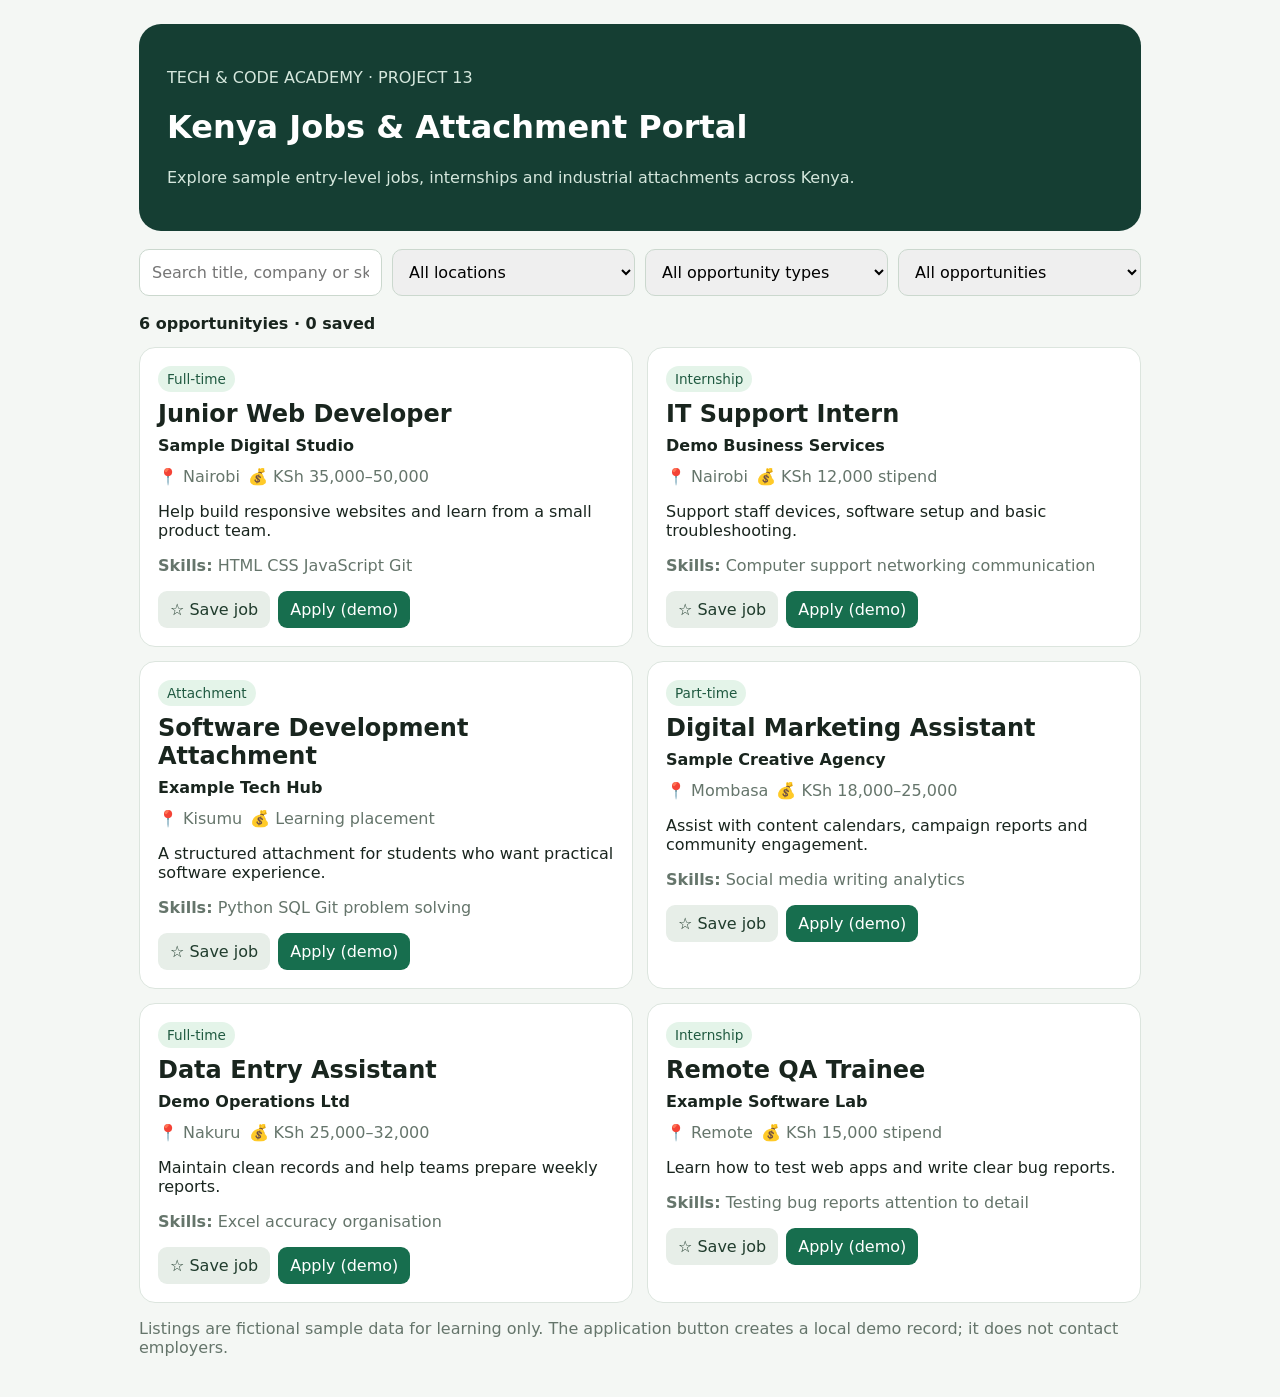
==== 13-kenya-jobs-attachment-portal/index.html @ 5d3b5466 "Add Project 11–13 learning prototype files" ====
<!doctype html>
<html lang="en"><head><meta charset="utf-8"><meta name="viewport" content="width=device-width,initial-scale=1"><title>Kenya Jobs & Attachment Portal</title><style>
:root{font-family:system-ui,sans-serif;color:#19251e;background:#f4f7f4}*{box-sizing:border-box}body{margin:0}.wrap{max-width:1050px;margin:auto;padding:24px}.hero{background:#153e33;color:white;padding:28px;border-radius:22px}.hero p{color:#d5e7dd}.filters{display:flex;gap:10px;flex-wrap:wrap;margin:18px 0}.filters input,.filters select{flex:1;min-width:150px;padding:12px;border:1px solid #cbd8ce;border-radius:10px;font:inherit}.jobs{display:grid;grid-template-columns:repeat(2,1fr);gap:14px}.job{background:white;border:1px solid #dce5de;border-radius:16px;padding:18px}.job h2{margin:8px 0}.muted{color:#65756b}.tag{display:inline-block;background:#e4f4e9;color:#205a41;border-radius:20px;padding:5px 9px;font-size:.85rem}.meta{display:flex;gap:8px;flex-wrap:wrap;margin:12px 0}.actions{display:flex;gap:8px;flex-wrap:wrap}.actions button{font:inherit;padding:9px 12px;border:0;border-radius:9px;background:#176e4e;color:white;cursor:pointer}.actions .secondary{background:#e7eee8;color:#203c2d}.count{font-weight:700;margin:14px 0}.empty{background:white;padding:20px;border-radius:12px}@media(max-width:650px){.wrap{padding:14px}.jobs{grid-template-columns:1fr}}
</style></head><body><main class="wrap"><header class="hero"><p>TECH & CODE ACADEMY · PROJECT 13</p><h1>Kenya Jobs & Attachment Portal</h1><p>Explore sample entry-level jobs, internships and industrial attachments across Kenya.</p></header><section class="filters"><input id="search" placeholder="Search title, company or skills"><select id="location"><option value="">All locations</option><option>Nairobi</option><option>Mombasa</option><option>Kisumu</option><option>Nakuru</option><option>Remote</option></select><select id="type"><option value="">All opportunity types</option><option>Full-time</option><option>Internship</option><option>Attachment</option><option>Part-time</option></select><select id="saved-filter"><option value="all">All opportunities</option><option value="saved">Saved only</option></select></section><p class="count" id="count"></p><section class="jobs" id="jobs"></section><p class="muted">Listings are fictional sample data for learning only. The application button creates a local demo record; it does not contact employers.</p></main><script>
const listings=[{id:1,title:"Junior Web Developer",company:"Sample Digital Studio",location:"Nairobi",type:"Full-time",pay:"KSh 35,000–50,000",skills:"HTML CSS JavaScript Git",desc:"Help build responsive websites and learn from a small product team."},{id:2,title:"IT Support Intern",company:"Demo Business Services",location:"Nairobi",type:"Internship",pay:"KSh 12,000 stipend",skills:"Computer support networking communication",desc:"Support staff devices, software setup and basic troubleshooting."},{id:3,title:"Software Development Attachment",company:"Example Tech Hub",location:"Kisumu",type:"Attachment",pay:"Learning placement",skills:"Python SQL Git problem solving",desc:"A structured attachment for students who want practical software experience."},{id:4,title:"Digital Marketing Assistant",company:"Sample Creative Agency",location:"Mombasa",type:"Part-time",pay:"KSh 18,000–25,000",skills:"Social media writing analytics",desc:"Assist with content calendars, campaign reports and community engagement."},{id:5,title:"Data Entry Assistant",company:"Demo Operations Ltd",location:"Nakuru",type:"Full-time",pay:"KSh 25,000–32,000",skills:"Excel accuracy organisation",desc:"Maintain clean records and help teams prepare weekly reports."},{id:6,title:"Remote QA Trainee",company:"Example Software Lab",location:"Remote",type:"Internship",pay:"KSh 15,000 stipend",skills:"Testing bug reports attention to detail",desc:"Learn how to test web apps and write clear bug reports."}];const $=s=>document.querySelector(s);const savedKey="tca-jobs-saved-v1",appliedKey="tca-jobs-applied-v1";let saved=JSON.parse(localStorage.getItem(savedKey)||"[]"),applied=JSON.parse(localStorage.getItem(appliedKey)||"[]");function esc(s){return String(s).replace(/[&<>"']/g,c=>({"&":"&amp;","<":"&lt;",">":"&gt;",'"':"&quot;","'":"&#39;"}[c]))}function render(){const q=$("#search").value.toLowerCase().trim(),loc=$("#location").value,type=$("#type").value,only=$("#saved-filter").value==="saved";const found=listings.filter(j=>(!q||(j.title+" "+j.company+" "+j.skills+" "+j.desc).toLowerCase().includes(q))&&(!loc||j.location===loc)&&(!type||j.type===type)&&(!only||saved.includes(j.id)));$("#count").textContent=found.length+" opportunity"+(found.length===1?"":"ies")+" · "+saved.length+" saved";$("#jobs").innerHTML=found.map(j=>'<article class="job"><span class="tag">'+esc(j.type)+'</span><h2>'+esc(j.title)+'</h2><strong>'+esc(j.company)+'</strong><div class="meta"><span class="muted">📍 '+esc(j.location)+'</span><span class="muted">💰 '+esc(j.pay)+'</span></div><p>'+esc(j.desc)+'</p><p class="muted"><strong>Skills:</strong> '+esc(j.skills)+'</p><div class="actions"><button data-save="'+j.id+'" class="secondary">'+(saved.includes(j.id)?"★ Saved":"☆ Save job")+'</button><button data-apply="'+j.id+'">'+(applied.includes(j.id)?"Applied (demo)":"Apply (demo)")+'</button></div></article>').join("")||'<p class="empty">No matching opportunities. Try changing your filters.</p>'}["search","location","type","saved-filter"].forEach(id=>$("#"+id).addEventListener("input",render));$("#jobs").addEventListener("click",e=>{const sid=e.target.dataset.save,aid=e.target.dataset.apply;if(sid){const id=Number(sid);saved=saved.includes(id)?saved.filter(x=>x!==id):[...saved,id];localStorage.setItem(savedKey,JSON.stringify(saved));render()}if(aid){const id=Number(aid);if(!applied.includes(id))applied.push(id);localStorage.setItem(appliedKey,JSON.stringify(applied));alert("Demo application recorded in this browser. No employer was contacted.");render()}});render();
</script></body></html>
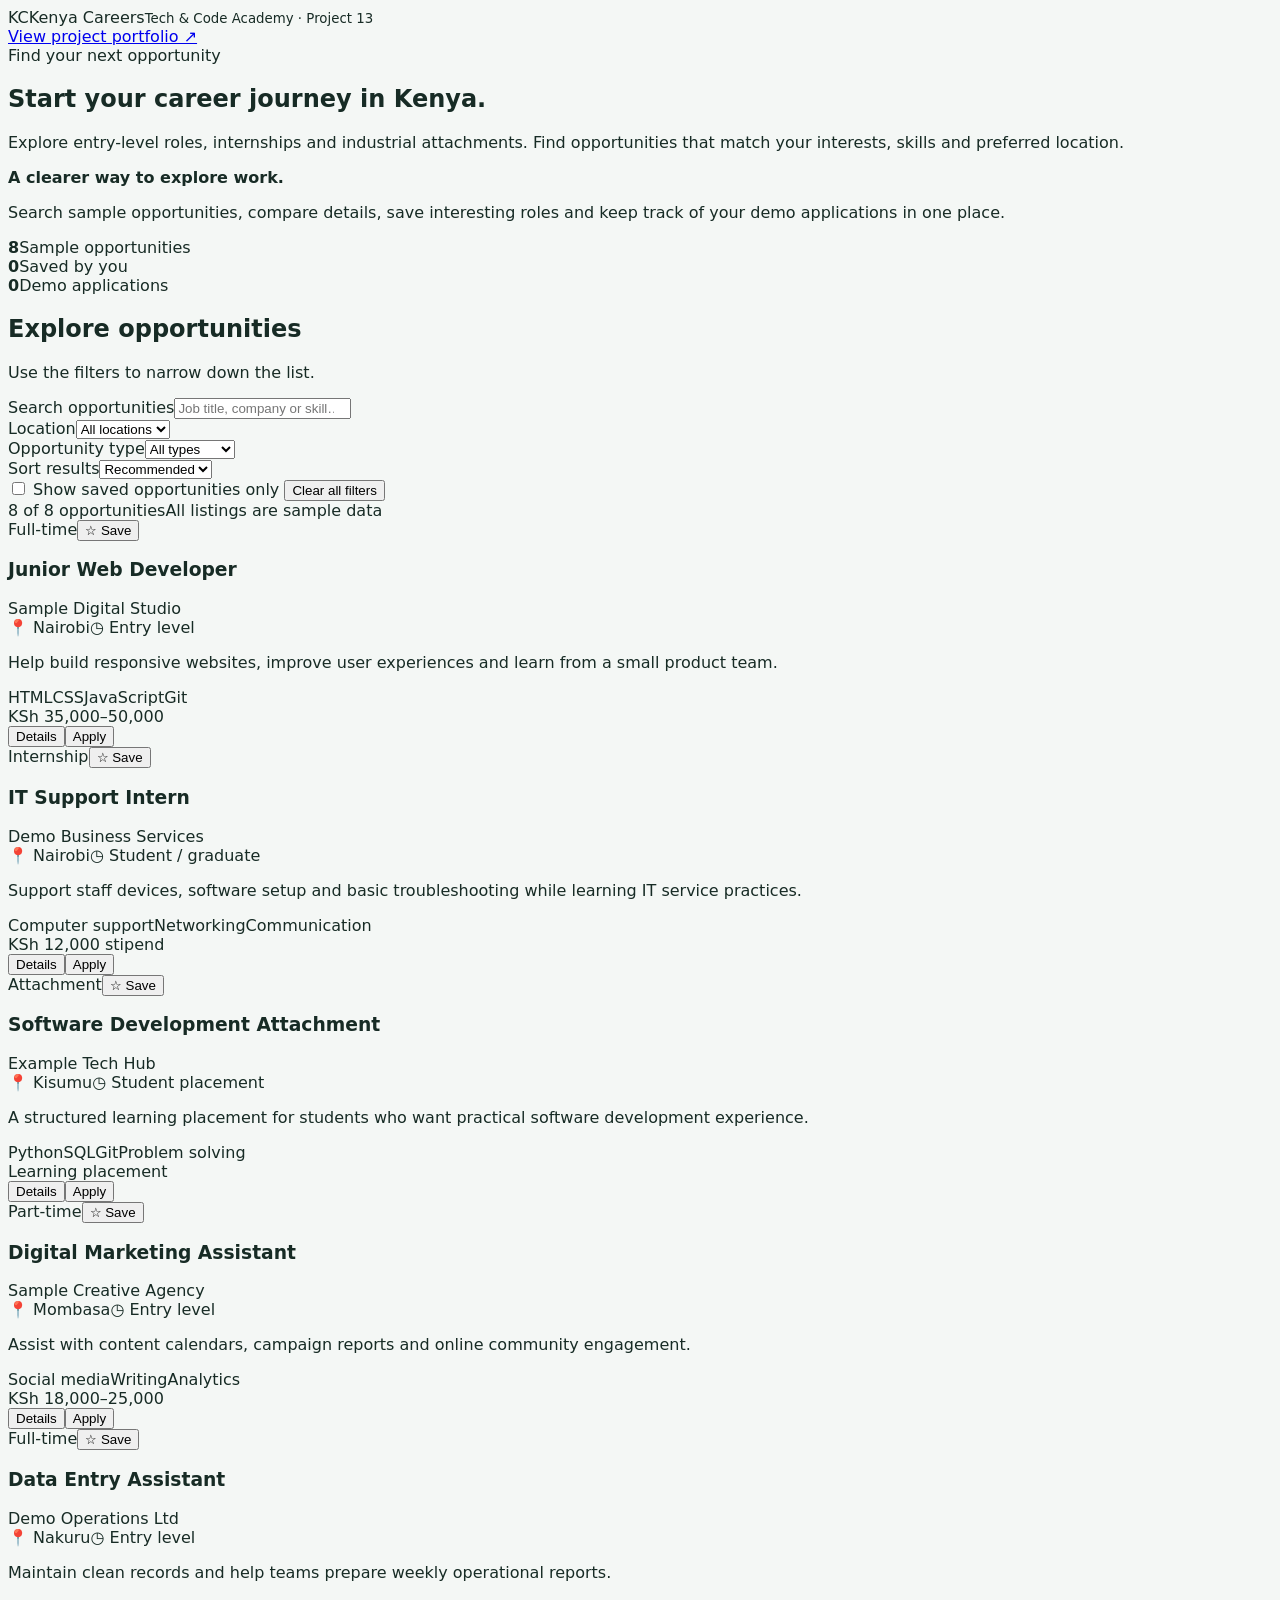
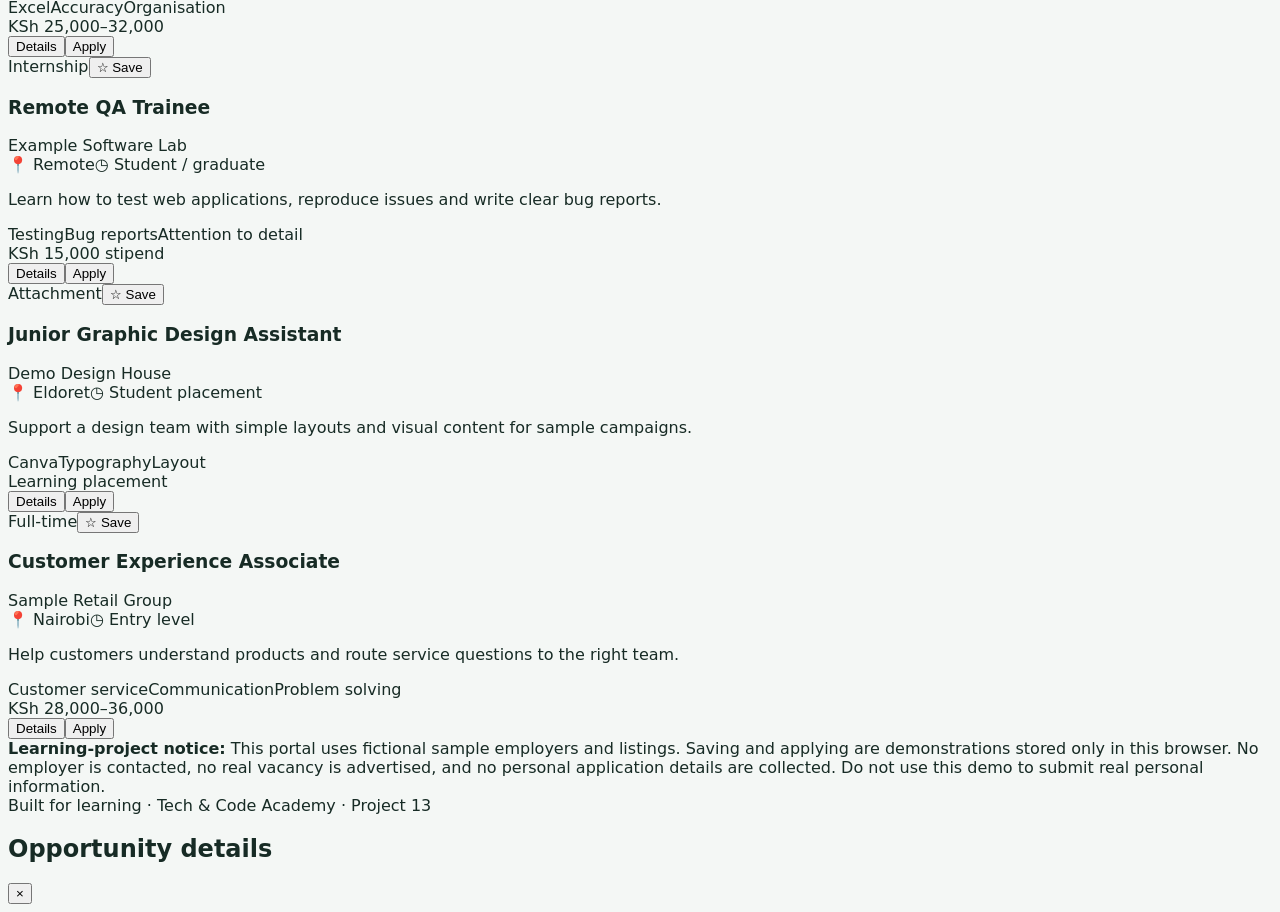
==== commit 1ce0e27e: "Improve Project 13 jobs portal design and functionality" ====
--- a/13-kenya-jobs-attachment-portal/index.html
+++ b/13-kenya-jobs-attachment-portal/index.html
@@ -1,6 +1,153 @@
 <!doctype html>
-<html lang="en"><head><meta charset="utf-8"><meta name="viewport" content="width=device-width,initial-scale=1"><title>Kenya Jobs & Attachment Portal</title><style>
-:root{font-family:system-ui,sans-serif;color:#19251e;background:#f4f7f4}*{box-sizing:border-box}body{margin:0}.wrap{max-width:1050px;margin:auto;padding:24px}.hero{background:#153e33;color:white;padding:28px;border-radius:22px}.hero p{color:#d5e7dd}.filters{display:flex;gap:10px;flex-wrap:wrap;margin:18px 0}.filters input,.filters select{flex:1;min-width:150px;padding:12px;border:1px solid #cbd8ce;border-radius:10px;font:inherit}.jobs{display:grid;grid-template-columns:repeat(2,1fr);gap:14px}.job{background:white;border:1px solid #dce5de;border-radius:16px;padding:18px}.job h2{margin:8px 0}.muted{color:#65756b}.tag{display:inline-block;background:#e4f4e9;color:#205a41;border-radius:20px;padding:5px 9px;font-size:.85rem}.meta{display:flex;gap:8px;flex-wrap:wrap;margin:12px 0}.actions{display:flex;gap:8px;flex-wrap:wrap}.actions button{font:inherit;padding:9px 12px;border:0;border-radius:9px;background:#176e4e;color:white;cursor:pointer}.actions .secondary{background:#e7eee8;color:#203c2d}.count{font-weight:700;margin:14px 0}.empty{background:white;padding:20px;border-radius:12px}@media(max-width:650px){.wrap{padding:14px}.jobs{grid-template-columns:1fr}}
-</style></head><body><main class="wrap"><header class="hero"><p>TECH & CODE ACADEMY · PROJECT 13</p><h1>Kenya Jobs & Attachment Portal</h1><p>Explore sample entry-level jobs, internships and industrial attachments across Kenya.</p></header><section class="filters"><input id="search" placeholder="Search title, company or skills"><select id="location"><option value="">All locations</option><option>Nairobi</option><option>Mombasa</option><option>Kisumu</option><option>Nakuru</option><option>Remote</option></select><select id="type"><option value="">All opportunity types</option><option>Full-time</option><option>Internship</option><option>Attachment</option><option>Part-time</option></select><select id="saved-filter"><option value="all">All opportunities</option><option value="saved">Saved only</option></select></section><p class="count" id="count"></p><section class="jobs" id="jobs"></section><p class="muted">Listings are fictional sample data for learning only. The application button creates a local demo record; it does not contact employers.</p></main><script>
-const listings=[{id:1,title:"Junior Web Developer",company:"Sample Digital Studio",location:"Nairobi",type:"Full-time",pay:"KSh 35,000–50,000",skills:"HTML CSS JavaScript Git",desc:"Help build responsive websites and learn from a small product team."},{id:2,title:"IT Support Intern",company:"Demo Business Services",location:"Nairobi",type:"Internship",pay:"KSh 12,000 stipend",skills:"Computer support networking communication",desc:"Support staff devices, software setup and basic troubleshooting."},{id:3,title:"Software Development Attachment",company:"Example Tech Hub",location:"Kisumu",type:"Attachment",pay:"Learning placement",skills:"Python SQL Git problem solving",desc:"A structured attachment for students who want practical software experience."},{id:4,title:"Digital Marketing Assistant",company:"Sample Creative Agency",location:"Mombasa",type:"Part-time",pay:"KSh 18,000–25,000",skills:"Social media writing analytics",desc:"Assist with content calendars, campaign reports and community engagement."},{id:5,title:"Data Entry Assistant",company:"Demo Operations Ltd",location:"Nakuru",type:"Full-time",pay:"KSh 25,000–32,000",skills:"Excel accuracy organisation",desc:"Maintain clean records and help teams prepare weekly reports."},{id:6,title:"Remote QA Trainee",company:"Example Software Lab",location:"Remote",type:"Internship",pay:"KSh 15,000 stipend",skills:"Testing bug reports attention to detail",desc:"Learn how to test web apps and write clear bug reports."}];const $=s=>document.querySelector(s);const savedKey="tca-jobs-saved-v1",appliedKey="tca-jobs-applied-v1";let saved=JSON.parse(localStorage.getItem(savedKey)||"[]"),applied=JSON.parse(localStorage.getItem(appliedKey)||"[]");function esc(s){return String(s).replace(/[&<>"']/g,c=>({"&":"&amp;","<":"&lt;",">":"&gt;",'"':"&quot;","'":"&#39;"}[c]))}function render(){const q=$("#search").value.toLowerCase().trim(),loc=$("#location").value,type=$("#type").value,only=$("#saved-filter").value==="saved";const found=listings.filter(j=>(!q||(j.title+" "+j.company+" "+j.skills+" "+j.desc).toLowerCase().includes(q))&&(!loc||j.location===loc)&&(!type||j.type===type)&&(!only||saved.includes(j.id)));$("#count").textContent=found.length+" opportunity"+(found.length===1?"":"ies")+" · "+saved.length+" saved";$("#jobs").innerHTML=found.map(j=>'<article class="job"><span class="tag">'+esc(j.type)+'</span><h2>'+esc(j.title)+'</h2><strong>'+esc(j.company)+'</strong><div class="meta"><span class="muted">📍 '+esc(j.location)+'</span><span class="muted">💰 '+esc(j.pay)+'</span></div><p>'+esc(j.desc)+'</p><p class="muted"><strong>Skills:</strong> '+esc(j.skills)+'</p><div class="actions"><button data-save="'+j.id+'" class="secondary">'+(saved.includes(j.id)?"★ Saved":"☆ Save job")+'</button><button data-apply="'+j.id+'">'+(applied.includes(j.id)?"Applied (demo)":"Apply (demo)")+'</button></div></article>').join("")||'<p class="empty">No matching opportunities. Try changing your filters.</p>'}["search","location","type","saved-filter"].forEach(id=>$("#"+id).addEventListener("input",render));$("#jobs").addEventListener("click",e=>{const sid=e.target.dataset.save,aid=e.target.dataset.apply;if(sid){const id=Number(sid);saved=saved.includes(id)?saved.filter(x=>x!==id):[...saved,id];localStorage.setItem(savedKey,JSON.stringify(saved));render()}if(aid){const id=Number(aid);if(!applied.includes(id))applied.push(id);localStorage.setItem(appliedKey,JSON.stringify(applied));alert("Demo application recorded in this browser. No employer was contacted.");render()}});render();
-</script></body></html>+<html lang="en">
+<head>
+  <meta charset="utf-8">
+  <meta name="viewport" content="width=device-width, initial-scale=1">
+  <meta name="theme-color" content="#123c32">
+  <meta name="description" content="Explore fictional sample jobs, internships and industrial attachments across Kenya.">
+  <title>Kenya Careers | Jobs & Attachment Portal</title>
+  <style>
+    :root{font-family:Inter,ui-sans-serif,system-ui,-apple-system,BlinkMacSystemFont,"Segoe UI",sans-serif;color:#172b25;background:#f4f7f5;font-synthesis:none;text-rendering:optimizeLegibility;--green:#176b4b;--deep:#123c32;--muted:#687970;--line:#dce6df;--white:#fff;--soft:#e9f4ed;--shadow:0 14px 40px rgba(19,54,40,.08}
+    *{box-sizing:border-box}body{margin:0;min-width:320px}button,input,select{font:inherit}button{cursor:pointer}.site-header{background:var(--deep);color:#fff}.topbar{max-width:1160px;margin:auto;padding:18px 24px;display:flex;align-items:center;justify-content:space-between;gap:16px}.brand{display:flex;align-items:center;gap:11px;font-weight:800;letter-spacing:-.03em}.brand-mark{width:38px;height:38px;border-radius:12px;background:#d6f2df;color:var(--deep);display:grid;place-items:center;font-weight:900}.brand small{display:block;color:#b8d4c5;font-size:.7rem;letter-spacing:.12em;text-transform:uppercase}.top-link{color:#e0f2e7;text-decoration:none;font-size:.9rem}.hero{max-width:1160px;margin:auto;padding:54px 24px 66px;display:grid;grid-template-columns:1.3fr .7fr;gap:32px;align-items:center}.eyebrow{color:#b6e5c7;text-transform:uppercase;letter-spacing:.14em;font-size:.75rem;font-weight:800}.hero h1{font-size:clamp(2.25rem,5vw,4.1rem);line-height:1.04;letter-spacing:-.055em;margin:12px 0 16px;max-width:720px}.hero p{color:#d4e6dc;line-height:1.7;max-width:650px;margin:0}.hero-note{background:rgba(255,255,255,.09);border:1px solid rgba(255,255,255,.16);border-radius:20px;padding:22px}.hero-note strong{display:block;font-size:1.08rem;margin-bottom:7px}.hero-note p{font-size:.9rem}.wrap{max-width:1160px;margin:auto;padding:0 24px 52px}.stats{display:grid;grid-template-columns:repeat(3,1fr);gap:14px;margin-top:-26px;position:relative}.stat{background:#fff;border:1px solid var(--line);border-radius:16px;padding:17px 20px;box-shadow:var(--shadow)}.stat strong{display:block;font-size:1.55rem;letter-spacing:-.04em}.stat span{font-size:.83rem;color:var(--muted)}.section-head{display:flex;justify-content:space-between;align-items:end;gap:18px;margin:34px 0 16px}.section-head h2{margin:0;font-size:1.5rem;letter-spacing:-.04em}.section-head p{margin:5px 0 0;color:var(--muted);font-size:.9rem}.filter-panel{background:#fff;border:1px solid var(--line);border-radius:18px;padding:18px;margin:18px 0 14px}.filter-grid{display:grid;grid-template-columns:2fr 1fr 1fr 1fr;gap:11px}.field label{display:block;font-size:.76rem;font-weight:750;color:#53665b;margin:0 0 7px}.field input,.field select{width:100%;min-height:45px;border:1px solid #cfdbd2;border-radius:10px;padding:10px 12px;background:#fff;color:#1b3026;outline:none}.field input:focus,.field select:focus,button:focus-visible{outline:3px solid #a8dfbb;outline-offset:2px}.filter-bottom{display:flex;justify-content:space-between;align-items:center;gap:12px;margin-top:13px;flex-wrap:wrap}.check-label{display:flex;align-items:center;gap:8px;font-size:.88rem;color:#40564a}.check-label input{accent-color:var(--green);width:17px;height:17px}.text-button{border:0;background:transparent;color:var(--green);font-weight:750;padding:8px}.result-line{display:flex;justify-content:space-between;align-items:center;gap:12px;color:var(--muted);font-size:.88rem;margin:16px 2px}.jobs{display:grid;grid-template-columns:repeat(2,minmax(0,1fr));gap:15px}.job{background:#fff;border:1px solid var(--line);border-radius:17px;padding:19px;display:flex;flex-direction:column;min-width:0;transition:transform .18s,border-color .18s,box-shadow .18s}.job:hover{transform:translateY(-2px);border-color:#b8d3c1;box-shadow:var(--shadow)}.job-top{display:flex;justify-content:space-between;align-items:center;gap:10px}.pill{display:inline-flex;align-items:center;border-radius:999px;padding:5px 10px;font-size:.74rem;font-weight:800;background:var(--soft);color:#205c3f}.pill.internship{background:#edf0ff;color:#414f9c}.pill.attachment{background:#fff2df;color:#875514}.pill.part-time{background:#f4eaff;color:#70409a}.save-button{border:1px solid var(--line);background:#fff;border-radius:9px;padding:7px 10px;color:#52675b;font-size:.82rem}.save-button[aria-pressed=true]{background:#fff7df;border-color:#ecd28a;color:#785b13}.job h3{font-size:1.18rem;letter-spacing:-.025em;margin:15px 0 5px}.company{font-weight:700;color:#3e5548;font-size:.91rem}.job-desc{color:var(--muted);line-height:1.55;font-size:.88rem;margin:13px 0}.meta{display:flex;gap:8px 14px;flex-wrap:wrap;color:#617268;font-size:.82rem;margin:4px 0 13px}.skills{display:flex;gap:6px;flex-wrap:wrap;margin:0 0 17px}.skill{background:#f0f4f1;border-radius:7px;padding:5px 8px;font-size:.73rem;color:#53665a}.job-footer{display:flex;align-items:center;justify-content:space-between;gap:9px;margin-top:auto;padding-top:13px;border-top:1px solid #edf1ee}.pay{font-weight:800;font-size:.84rem}.actions{display:flex;gap:7px}.btn{border:0;border-radius:9px;padding:9px 12px;font-weight:750;font-size:.82rem}.btn-primary{background:var(--green);color:#fff}.btn-primary:hover{background:#10583c}.btn-secondary{background:#edf3ef;color:#294536}.btn:disabled{opacity:.55;cursor:not-allowed}.empty{grid-column:1/-1;background:#fff;border:1px dashed #c9d8ce;border-radius:16px;text-align:center;padding:38px 18px;color:var(--muted)}.empty strong{display:block;color:#294536;font-size:1.05rem;margin-bottom:5px}.notice{margin:25px 0 0;padding:16px 18px;border-radius:13px;background:#fff8e8;border:1px solid #f0dfb5;color:#735a27;font-size:.84rem;line-height:1.55}.footer{border-top:1px solid var(--line);padding:22px 24px;color:var(--muted);font-size:.82rem;text-align:center}.modal-backdrop{position:fixed;inset:0;background:rgba(10,27,19,.58);display:none;align-items:center;justify-content:center;padding:18px;z-index:20}.modal-backdrop.open{display:flex}.modal{width:min(100%,520px);max-height:min(85vh,700px);overflow:auto;background:#fff;border-radius:19px;padding:23px;box-shadow:0 24px 80px rgba(0,0,0,.25)}.modal-head{display:flex;justify-content:space-between;align-items:start;gap:14px}.modal h2{margin:0 0 7px;font-size:1.35rem}.modal-close{border:0;background:#eef3ef;border-radius:9px;width:35px;height:35px;font-size:1.2rem}.modal-body{color:#52665a;line-height:1.65;font-size:.92rem}.modal-actions{display:flex;justify-content:flex-end;gap:8px;margin-top:18px}.toast{position:fixed;left:50%;bottom:22px;transform:translate(-50%,20px);opacity:0;pointer-events:none;background:#173f31;color:#fff;padding:12px 17px;border-radius:11px;box-shadow:var(--shadow);transition:.2s;z-index:30;font-size:.88rem;max-width:calc(100% - 30px);text-align:center}.toast.show{opacity:1;transform:translate(-50%,0)}.sr-only{position:absolute;width:1px;height:1px;padding:0;margin:-1px;overflow:hidden;clip:rect(0,0,0,0);white-space:nowrap;border:0}
+    @media(max-width:820px){.hero{grid-template-columns:1fr;padding-top:40px;padding-bottom:54px}.hero-note{max-width:560px}.filter-grid{grid-template-columns:repeat(2,minmax(0,1fr))}}
+    @media(max-width:600px){.topbar{padding:14px 16px}.top-link{font-size:.8rem}.hero{padding:34px 17px 52px}.wrap{padding:0 15px 38px}.stats{gap:8px}.stat{padding:13px 11px;border-radius:13px}.stat strong{font-size:1.2rem}.stat span{font-size:.72rem}.section-head{align-items:start;flex-direction:column;margin-top:28px}.filter-panel{padding:13px}.filter-grid{grid-template-columns:1fr;gap:10px}.jobs{grid-template-columns:1fr}.job{padding:16px}.result-line{align-items:start;flex-direction:column}.job-footer{align-items:start;flex-direction:column}.actions{width:100%}.actions .btn{flex:1}.hero h1{font-size:2.45rem}}
+    @media(prefers-reduced-motion:reduce){*,*::before,*::after{scroll-behavior:auto!important;transition:none!important}}
+  </style>
+</head>
+<body>
+  <header class="site-header">
+    <nav class="topbar" aria-label="Main navigation">
+      <div class="brand"><span class="brand-mark" aria-hidden="true">KC</span><span>Kenya Careers<small>Tech & Code Academy · Project 13</small></span></div>
+      <a class="top-link" href="../../README.md">View project portfolio ↗</a>
+    </nav>
+    <section class="hero">
+      <div><span class="eyebrow">Find your next opportunity</span><h1>Start your career journey in Kenya.</h1><p>Explore entry-level roles, internships and industrial attachments. Find opportunities that match your interests, skills and preferred location.</p></div>
+      <aside class="hero-note"><strong>A clearer way to explore work.</strong><p>Search sample opportunities, compare details, save interesting roles and keep track of your demo applications in one place.</p></aside>
+    </section>
+  </header>
+  <main class="wrap">
+    <section class="stats" aria-label="Portal summary">
+      <div class="stat"><strong id="total-count">0</strong><span>Sample opportunities</span></div>
+      <div class="stat"><strong id="saved-count">0</strong><span>Saved by you</span></div>
+      <div class="stat"><strong id="applied-count">0</strong><span>Demo applications</span></div>
+    </section>
+    <section aria-labelledby="opportunities-title">
+      <div class="section-head"><div><h2 id="opportunities-title">Explore opportunities</h2><p>Use the filters to narrow down the list.</p></div></div>
+      <div class="filter-panel">
+        <div class="filter-grid">
+          <div class="field"><label for="search">Search opportunities</label><input id="search" type="search" placeholder="Job title, company or skill…" autocomplete="off"></div>
+          <div class="field"><label for="location">Location</label><select id="location"><option value="">All locations</option><option>Nairobi</option><option>Mombasa</option><option>Kisumu</option><option>Nakuru</option><option>Eldoret</option><option>Remote</option></select></div>
+          <div class="field"><label for="type">Opportunity type</label><select id="type"><option value="">All types</option><option>Full-time</option><option>Internship</option><option>Attachment</option><option>Part-time</option></select></div>
+          <div class="field"><label for="sort">Sort results</label><select id="sort"><option value="featured">Recommended</option><option value="title">Title A–Z</option><option value="company">Company A–Z</option></select></div>
+        </div>
+        <div class="filter-bottom">
+          <label class="check-label"><input id="saved-filter" type="checkbox"> Show saved opportunities only</label>
+          <button class="text-button" id="clear-filters" type="button">Clear all filters</button>
+        </div>
+      </div>
+      <div class="result-line"><span id="count" aria-live="polite">Loading opportunities…</span><span>All listings are sample data</span></div>
+      <section class="jobs" id="jobs" aria-live="polite" aria-label="Job opportunities"></section>
+    </section>
+    <aside class="notice"><strong>Learning-project notice:</strong> This portal uses fictional sample employers and listings. Saving and applying are demonstrations stored only in this browser. No employer is contacted, no real vacancy is advertised, and no personal application details are collected. Do not use this demo to submit real personal information.</aside>
+  </main>
+  <footer class="footer">Built for learning · Tech & Code Academy · Project 13</footer>
+  <div class="modal-backdrop" id="modal-backdrop" role="presentation">
+    <section class="modal" role="dialog" aria-modal="true" aria-labelledby="modal-title" aria-describedby="modal-body">
+      <div class="modal-head"><div><h2 id="modal-title">Opportunity details</h2><div id="modal-subtitle" class="company"></div></div><button class="modal-close" id="modal-close" type="button" aria-label="Close dialog">×</button></div>
+      <div class="modal-body" id="modal-body"></div>
+      <div class="modal-actions" id="modal-actions"></div>
+    </section>
+  </div>
+  <div class="toast" id="toast" role="status" aria-live="polite"></div>
+  <script>
+    "use strict";
+    const listings = [
+      {id:1,title:"Junior Web Developer",company:"Sample Digital Studio",location:"Nairobi",type:"Full-time",pay:"KSh 35,000–50,000",level:"Entry level",posted:"Recently added",skills:["HTML","CSS","JavaScript","Git"],description:"Help build responsive websites, improve user experiences and learn from a small product team.",responsibilities:["Build and update web pages","Fix simple interface issues","Collaborate with designers and developers"],requirements:["Basic HTML, CSS and JavaScript knowledge","Willingness to learn and work in a team"]},
+      {id:2,title:"IT Support Intern",company:"Demo Business Services",location:"Nairobi",type:"Internship",pay:"KSh 12,000 stipend",level:"Student / graduate",posted:"Recently added",skills:["Computer support","Networking","Communication"],description:"Support staff devices, software setup and basic troubleshooting while learning IT service practices.",responsibilities:["Help prepare computers and accounts","Record and escalate support requests","Assist with basic network checks"],requirements:["Interest in IT support","Good communication and problem-solving skills"]},
+      {id:3,title:"Software Development Attachment",company:"Example Tech Hub",location:"Kisumu",type:"Attachment",pay:"Learning placement",level:"Student placement",posted:"Recently added",skills:["Python","SQL","Git","Problem solving"],description:"A structured learning placement for students who want practical software development experience.",responsibilities:["Work on guided coding exercises","Document progress and challenges","Participate in team learning sessions"],requirements:["Currently pursuing a relevant course","A letter from your institution may be required by a real host"]},
+      {id:4,title:"Digital Marketing Assistant",company:"Sample Creative Agency",location:"Mombasa",type:"Part-time",pay:"KSh 18,000–25,000",level:"Entry level",posted:"Recently added",skills:["Social media","Writing","Analytics"],description:"Assist with content calendars, campaign reports and online community engagement.",responsibilities:["Prepare draft social posts","Track basic campaign metrics","Organise content schedules"],requirements:["Clear writing skills","Interest in digital platforms and marketing"]},
+      {id:5,title:"Data Entry Assistant",company:"Demo Operations Ltd",location:"Nakuru",type:"Full-time",pay:"KSh 25,000–32,000",level:"Entry level",posted:"Recently added",skills:["Excel","Accuracy","Organisation"],description:"Maintain clean records and help teams prepare weekly operational reports.",responsibilities:["Enter and review sample records","Check information for completeness","Prepare simple spreadsheet summaries"],requirements:["Comfortable using spreadsheets","Strong attention to detail"]},
+      {id:6,title:"Remote QA Trainee",company:"Example Software Lab",location:"Remote",type:"Internship",pay:"KSh 15,000 stipend",level:"Student / graduate",posted:"Recently added",skills:["Testing","Bug reports","Attention to detail"],description:"Learn how to test web applications, reproduce issues and write clear bug reports.",responsibilities:["Follow test scenarios","Record reproducible defects","Retest fixes with guidance"],requirements:["Interest in software quality","Reliable internet access for remote learning"]},
+      {id:7,title:"Junior Graphic Design Assistant",company:"Demo Design House",location:"Eldoret",type:"Attachment",pay:"Learning placement",level:"Student placement",posted:"Recently added",skills:["Canva","Typography","Layout"],description:"Support a design team with simple layouts and visual content for sample campaigns.",responsibilities:["Prepare draft social graphics","Organise design assets","Apply feedback to creative work"],requirements:["Portfolio or class examples are useful","Interest in visual communication"]},
+      {id:8,title:"Customer Experience Associate",company:"Sample Retail Group",location:"Nairobi",type:"Full-time",pay:"KSh 28,000–36,000",level:"Entry level",posted:"Recently added",skills:["Customer service","Communication","Problem solving"],description:"Help customers understand products and route service questions to the right team.",responsibilities:["Respond to basic customer questions","Record service feedback","Work with colleagues to resolve issues"],requirements:["Clear communication","Patient and customer-focused approach"]}
+    ];
+    const $ = selector => document.querySelector(selector);
+    const STORAGE = {saved:"tca-jobs-saved-v2",applied:"tca-jobs-applied-v2"};
+    function readIds(key){try{const value=JSON.parse(localStorage.getItem(key)||"[]");return Array.isArray(value)?value.filter(Number.isInteger):[]}catch{return[]}}
+    let saved = readIds(STORAGE.saved);
+    let applied = readIds(STORAGE.applied);
+    let activeJobId = null;
+    let toastTimer;
+    function escapeHtml(value){return String(value).replace(/[&<>"']/g,char=>({"&":"&amp;","<":"&lt;",">":"&gt;",'"':"&quot;","'":"&#39;"}[char]))}
+    function persist(key,value){try{localStorage.setItem(key,JSON.stringify(value));return true}catch{showToast("Browser storage is unavailable. Your change may not be saved.");return false}}
+    function showToast(message){const toast=$("#toast");toast.textContent=message;toast.classList.add("show");clearTimeout(toastTimer);toastTimer=setTimeout(()=>toast.classList.remove("show"),2600)}
+    function selectedListings(){
+      const query=$("#search").value.trim().toLowerCase(),location=$("#location").value,type=$("#type").value,onlySaved=$("#saved-filter").checked,sort=$("#sort").value;
+      const filtered=listings.filter(job=>{
+        const searchable=[job.title,job.company,job.location,job.type,job.level,job.description,...job.skills].join(" ").toLowerCase();
+        return (!query||searchable.includes(query))&&(!location||job.location===location)&&(!type||job.type===type)&&(!onlySaved||saved.includes(job.id));
+      });
+      if(sort==="title")filtered.sort((a,b)=>a.title.localeCompare(b.title));
+      if(sort==="company")filtered.sort((a,b)=>a.company.localeCompare(b.company));
+      return filtered;
+    }
+    function render(){
+      const found=selectedListings();
+      $("#total-count").textContent=listings.length;
+      $("#saved-count").textContent=saved.length;
+      $("#applied-count").textContent=applied.length;
+      $("#count").textContent=found.length+" of "+listings.length+" opportunities";
+      $("#jobs").innerHTML=found.map(job=>{
+        const isSaved=saved.includes(job.id),hasApplied=applied.includes(job.id);
+        const typeClass=job.type.toLowerCase().replace(/[^a-z]+/g,"-");
+        return '<article class="job"><div class="job-top"><span class="pill '+typeClass+'">'+escapeHtml(job.type)+'</span><button class="save-button" type="button" data-action="save" data-id="'+job.id+'" aria-pressed="'+isSaved+'">'+(isSaved?"★ Saved":"☆ Save")+'</button></div><h3>'+escapeHtml(job.title)+'</h3><div class="company">'+escapeHtml(job.company)+'</div><div class="meta"><span>📍 '+escapeHtml(job.location)+'</span><span>◷ '+escapeHtml(job.level)+'</span></div><p class="job-desc">'+escapeHtml(job.description)+'</p><div class="skills">'+job.skills.map(skill=>'<span class="skill">'+escapeHtml(skill)+'</span>').join("")+'</div><div class="job-footer"><span class="pay">'+escapeHtml(job.pay)+'</span><div class="actions"><button class="btn btn-secondary" type="button" data-action="details" data-id="'+job.id+'">Details</button><button class="btn btn-primary" type="button" data-action="apply" data-id="'+job.id+'" '+(hasApplied?"disabled":"")+'>'+(hasApplied?"Applied":"Apply")+'</button></div></div></article>';
+      }).join("")||'<div class="empty"><strong>No opportunities found</strong>Try another keyword or clear one or more filters.</div>';
+    }
+    function openModal(job,mode){
+      activeJobId=job.id;
+      $("#modal-title").textContent=mode==="apply"?"Demo application":job.title;
+      $("#modal-subtitle").textContent=job.company+" · "+job.location;
+      if(mode==="apply"){
+        $("#modal-body").innerHTML="<p>You are about to record a <strong>demo application</strong> for <strong>"+escapeHtml(job.title)+"</strong>.</p><p>This action only saves the sample opportunity ID and date in this browser. It does not send your CV, contact details or any information to an employer.</p><p>Continue only to test the portfolio feature.</p>";
+        $("#modal-actions").innerHTML='<button class="btn btn-secondary" type="button" data-modal-action="cancel">Cancel</button><button class="btn btn-primary" type="button" data-modal-action="confirm-apply">Record demo application</button>';
+      }else{
+        $("#modal-body").innerHTML="<p>"+escapeHtml(job.description)+"</p><p><strong>Opportunity type:</strong> "+escapeHtml(job.type)+"<br><strong>Location:</strong> "+escapeHtml(job.location)+"<br><strong>Level:</strong> "+escapeHtml(job.level)+"<br><strong>Sample pay:</strong> "+escapeHtml(job.pay)+"</p><p><strong>What you may learn / do</strong></p><ul>"+job.responsibilities.map(item=>"<li>"+escapeHtml(item)+"</li>").join("")+"</ul><p><strong>Sample requirements</strong></p><ul>"+job.requirements.map(item=>"<li>"+escapeHtml(item)+"</li>").join("")+"</ul><p><strong>Skills:</strong> "+job.skills.map(escapeHtml).join(", ")+"</p><p><em>Fictional listing for educational use only.</em></p>";
+        $("#modal-actions").innerHTML='<button class="btn btn-secondary" type="button" data-modal-action="close">Close</button><button class="btn btn-primary" type="button" data-modal-action="apply">Apply (demo)</button>';
+      }
+      $("#modal-backdrop").classList.add("open");
+      $("#modal-close").focus();
+    }
+    function closeModal(){$("#modal-backdrop").classList.remove("open");activeJobId=null}
+    function confirmApplication(){
+      const job=listings.find(item=>item.id===activeJobId);
+      if(!job)return;
+      if(!applied.includes(job.id)){applied.push(job.id);persist(STORAGE.applied,applied)}
+      closeModal();render();showToast("Demo application saved in this browser only.");
+    }
+    ["search","location","type","sort","saved-filter"].forEach(id=>$( "#"+id).addEventListener(id==="search"?"input":"change",render));
+    $("#clear-filters").addEventListener("click",()=>{$("#search").value="";$("#location").value="";$("#type").value="";$("#sort").value="featured";$("#saved-filter").checked=false;render();showToast("Filters cleared.")});
+    $("#jobs").addEventListener("click",event=>{
+      const button=event.target.closest("button[data-action]");
+      if(!button)return;
+      const job=listings.find(item=>item.id===Number(button.dataset.id));
+      if(!job)return;
+      if(button.dataset.action==="save"){
+        saved=saved.includes(job.id)?saved.filter(id=>id!==job.id):[...saved,job.id];
+        persist(STORAGE.saved,saved);render();showToast(saved.includes(job.id)?"Opportunity saved.":"Opportunity removed from saved.");
+      }
+      if(button.dataset.action==="details")openModal(job,"details");
+      if(button.dataset.action==="apply")openModal(job,"apply");
+    });
+    $("#modal-actions").addEventListener("click",event=>{
+      const action=event.target.closest("button")?.dataset.modalAction;
+      if(action==="cancel"||action==="close")closeModal();
+      if(action==="apply"){const job=listings.find(item=>item.id===activeJobId);if(job)openModal(job,"apply")}
+      if(action==="confirm-apply")confirmApplication();
+    });
+    $("#modal-close").addEventListener("click",closeModal);
+    $("#modal-backdrop").addEventListener("click",event=>{if(event.target===$("#modal-backdrop"))closeModal()});
+    document.addEventListener("keydown",event=>{if(event.key==="Escape"&&$("#modal-backdrop").classList.contains("open"))closeModal()});
+    render();
+  </script>
+</body>
+</html>
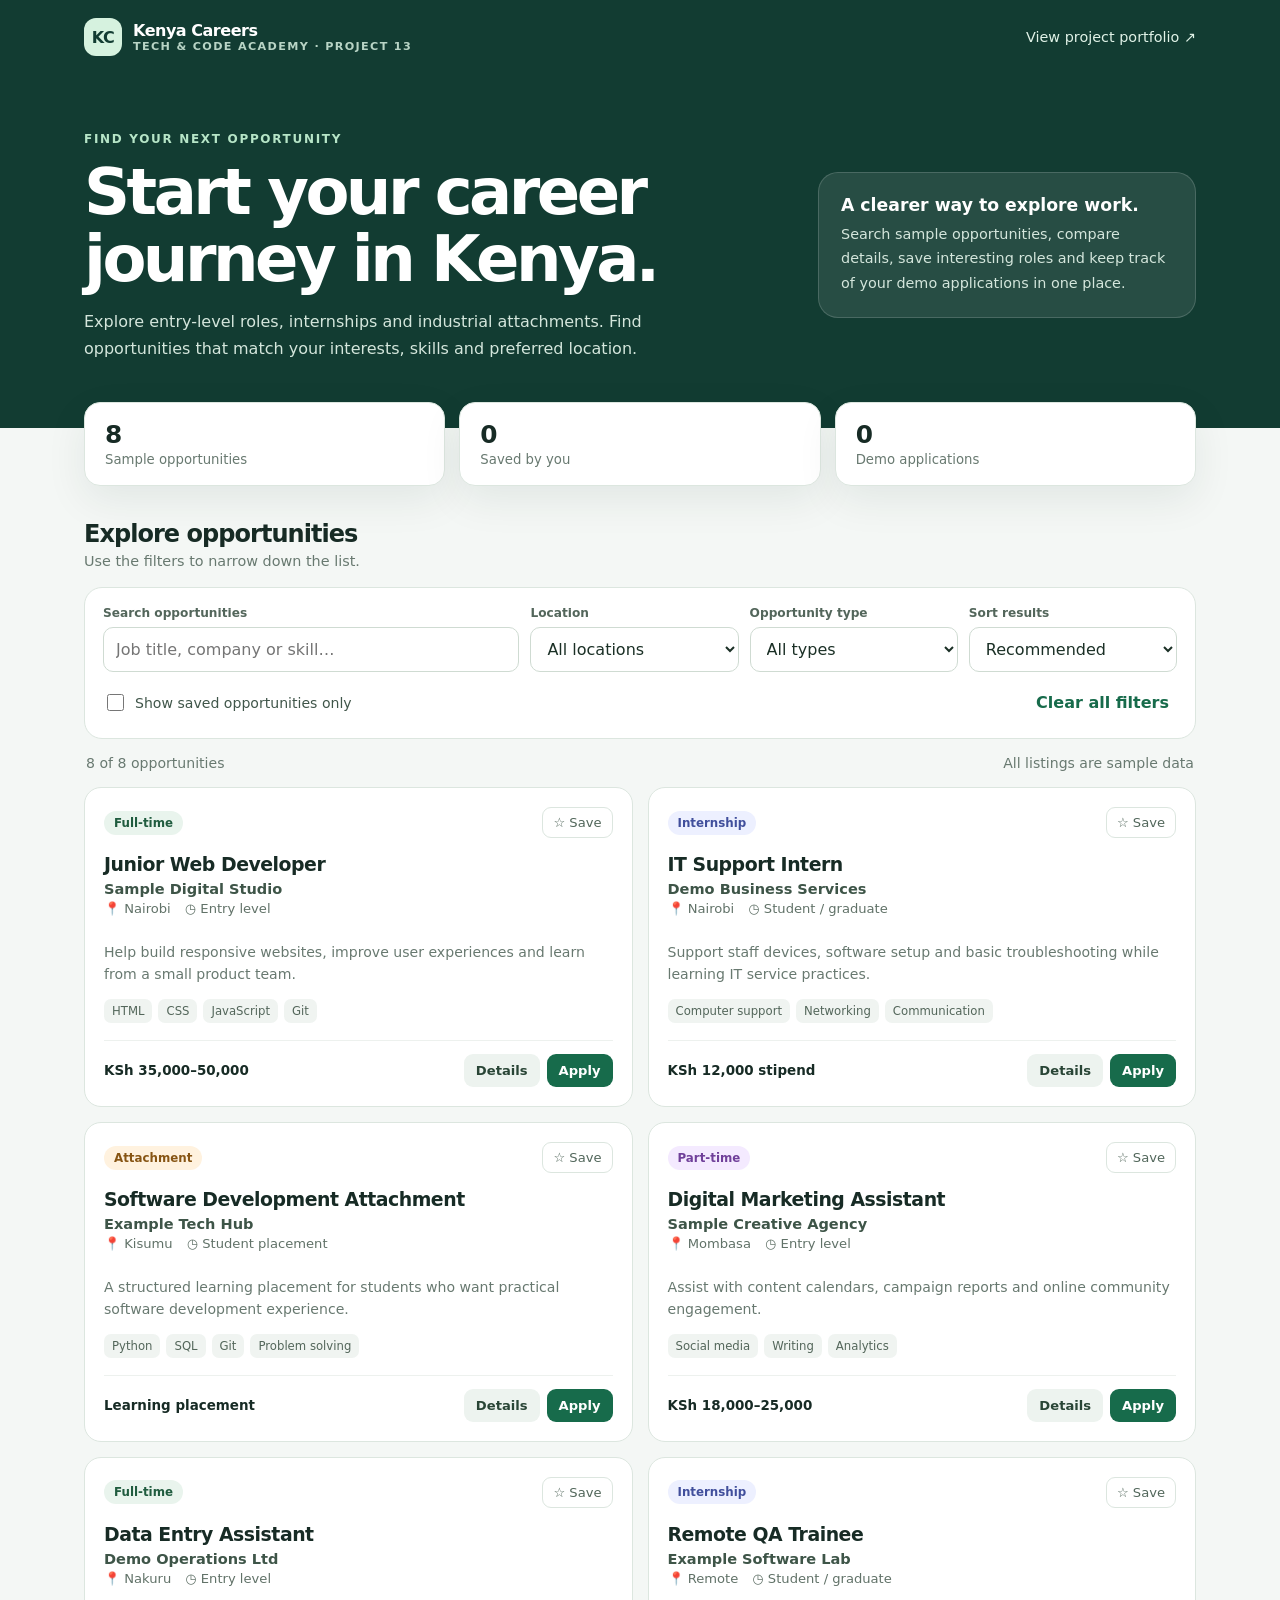
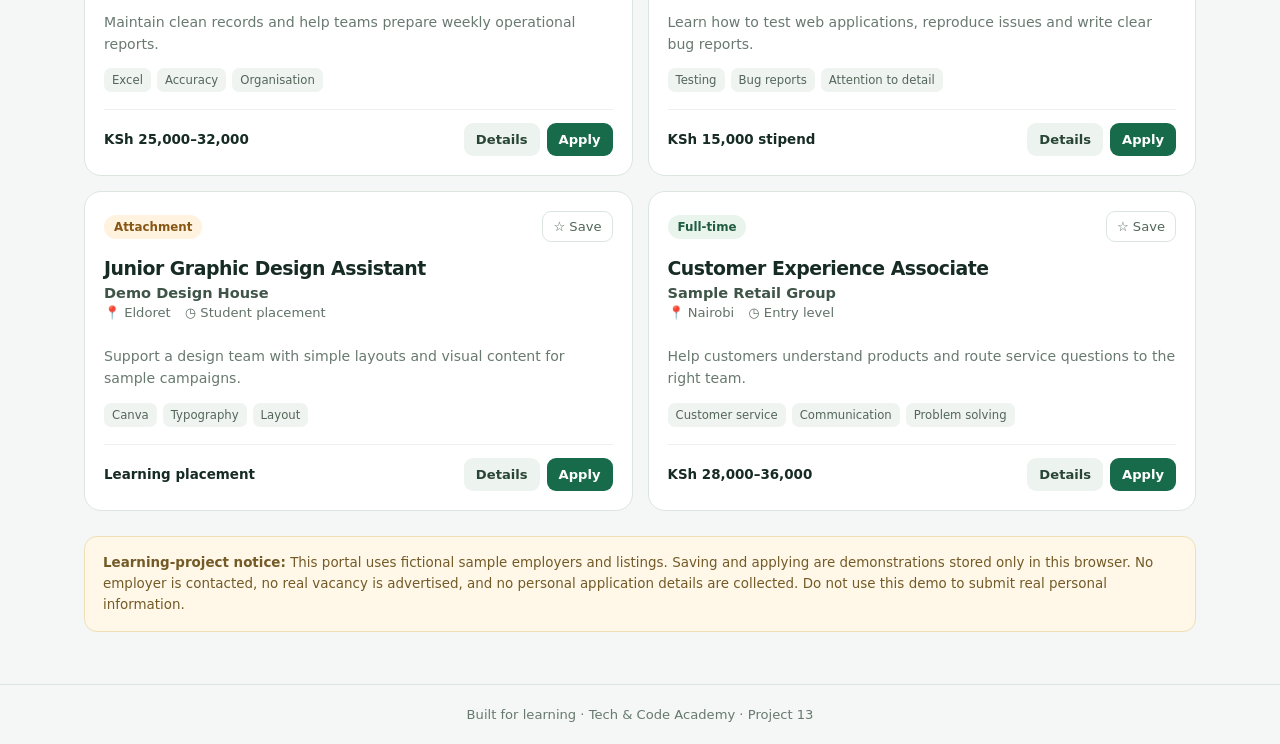
==== commit dd34fd5a: "Fix shadow color token in Project 13 styles" ====
--- a/13-kenya-jobs-attachment-portal/index.html
+++ b/13-kenya-jobs-attachment-portal/index.html
@@ -7,7 +7,7 @@
   <meta name="description" content="Explore fictional sample jobs, internships and industrial attachments across Kenya.">
   <title>Kenya Careers | Jobs & Attachment Portal</title>
   <style>
-    :root{font-family:Inter,ui-sans-serif,system-ui,-apple-system,BlinkMacSystemFont,"Segoe UI",sans-serif;color:#172b25;background:#f4f7f5;font-synthesis:none;text-rendering:optimizeLegibility;--green:#176b4b;--deep:#123c32;--muted:#687970;--line:#dce6df;--white:#fff;--soft:#e9f4ed;--shadow:0 14px 40px rgba(19,54,40,.08}
+    :root{font-family:Inter,ui-sans-serif,system-ui,-apple-system,BlinkMacSystemFont,"Segoe UI",sans-serif;color:#172b25;background:#f4f7f5;font-synthesis:none;text-rendering:optimizeLegibility;--green:#176b4b;--deep:#123c32;--muted:#687970;--line:#dce6df;--white:#fff;--soft:#e9f4ed;--shadow:0 14px 40px rgba(19,54,40,.08)}
     *{box-sizing:border-box}body{margin:0;min-width:320px}button,input,select{font:inherit}button{cursor:pointer}.site-header{background:var(--deep);color:#fff}.topbar{max-width:1160px;margin:auto;padding:18px 24px;display:flex;align-items:center;justify-content:space-between;gap:16px}.brand{display:flex;align-items:center;gap:11px;font-weight:800;letter-spacing:-.03em}.brand-mark{width:38px;height:38px;border-radius:12px;background:#d6f2df;color:var(--deep);display:grid;place-items:center;font-weight:900}.brand small{display:block;color:#b8d4c5;font-size:.7rem;letter-spacing:.12em;text-transform:uppercase}.top-link{color:#e0f2e7;text-decoration:none;font-size:.9rem}.hero{max-width:1160px;margin:auto;padding:54px 24px 66px;display:grid;grid-template-columns:1.3fr .7fr;gap:32px;align-items:center}.eyebrow{color:#b6e5c7;text-transform:uppercase;letter-spacing:.14em;font-size:.75rem;font-weight:800}.hero h1{font-size:clamp(2.25rem,5vw,4.1rem);line-height:1.04;letter-spacing:-.055em;margin:12px 0 16px;max-width:720px}.hero p{color:#d4e6dc;line-height:1.7;max-width:650px;margin:0}.hero-note{background:rgba(255,255,255,.09);border:1px solid rgba(255,255,255,.16);border-radius:20px;padding:22px}.hero-note strong{display:block;font-size:1.08rem;margin-bottom:7px}.hero-note p{font-size:.9rem}.wrap{max-width:1160px;margin:auto;padding:0 24px 52px}.stats{display:grid;grid-template-columns:repeat(3,1fr);gap:14px;margin-top:-26px;position:relative}.stat{background:#fff;border:1px solid var(--line);border-radius:16px;padding:17px 20px;box-shadow:var(--shadow)}.stat strong{display:block;font-size:1.55rem;letter-spacing:-.04em}.stat span{font-size:.83rem;color:var(--muted)}.section-head{display:flex;justify-content:space-between;align-items:end;gap:18px;margin:34px 0 16px}.section-head h2{margin:0;font-size:1.5rem;letter-spacing:-.04em}.section-head p{margin:5px 0 0;color:var(--muted);font-size:.9rem}.filter-panel{background:#fff;border:1px solid var(--line);border-radius:18px;padding:18px;margin:18px 0 14px}.filter-grid{display:grid;grid-template-columns:2fr 1fr 1fr 1fr;gap:11px}.field label{display:block;font-size:.76rem;font-weight:750;color:#53665b;margin:0 0 7px}.field input,.field select{width:100%;min-height:45px;border:1px solid #cfdbd2;border-radius:10px;padding:10px 12px;background:#fff;color:#1b3026;outline:none}.field input:focus,.field select:focus,button:focus-visible{outline:3px solid #a8dfbb;outline-offset:2px}.filter-bottom{display:flex;justify-content:space-between;align-items:center;gap:12px;margin-top:13px;flex-wrap:wrap}.check-label{display:flex;align-items:center;gap:8px;font-size:.88rem;color:#40564a}.check-label input{accent-color:var(--green);width:17px;height:17px}.text-button{border:0;background:transparent;color:var(--green);font-weight:750;padding:8px}.result-line{display:flex;justify-content:space-between;align-items:center;gap:12px;color:var(--muted);font-size:.88rem;margin:16px 2px}.jobs{display:grid;grid-template-columns:repeat(2,minmax(0,1fr));gap:15px}.job{background:#fff;border:1px solid var(--line);border-radius:17px;padding:19px;display:flex;flex-direction:column;min-width:0;transition:transform .18s,border-color .18s,box-shadow .18s}.job:hover{transform:translateY(-2px);border-color:#b8d3c1;box-shadow:var(--shadow)}.job-top{display:flex;justify-content:space-between;align-items:center;gap:10px}.pill{display:inline-flex;align-items:center;border-radius:999px;padding:5px 10px;font-size:.74rem;font-weight:800;background:var(--soft);color:#205c3f}.pill.internship{background:#edf0ff;color:#414f9c}.pill.attachment{background:#fff2df;color:#875514}.pill.part-time{background:#f4eaff;color:#70409a}.save-button{border:1px solid var(--line);background:#fff;border-radius:9px;padding:7px 10px;color:#52675b;font-size:.82rem}.save-button[aria-pressed=true]{background:#fff7df;border-color:#ecd28a;color:#785b13}.job h3{font-size:1.18rem;letter-spacing:-.025em;margin:15px 0 5px}.company{font-weight:700;color:#3e5548;font-size:.91rem}.job-desc{color:var(--muted);line-height:1.55;font-size:.88rem;margin:13px 0}.meta{display:flex;gap:8px 14px;flex-wrap:wrap;color:#617268;font-size:.82rem;margin:4px 0 13px}.skills{display:flex;gap:6px;flex-wrap:wrap;margin:0 0 17px}.skill{background:#f0f4f1;border-radius:7px;padding:5px 8px;font-size:.73rem;color:#53665a}.job-footer{display:flex;align-items:center;justify-content:space-between;gap:9px;margin-top:auto;padding-top:13px;border-top:1px solid #edf1ee}.pay{font-weight:800;font-size:.84rem}.actions{display:flex;gap:7px}.btn{border:0;border-radius:9px;padding:9px 12px;font-weight:750;font-size:.82rem}.btn-primary{background:var(--green);color:#fff}.btn-primary:hover{background:#10583c}.btn-secondary{background:#edf3ef;color:#294536}.btn:disabled{opacity:.55;cursor:not-allowed}.empty{grid-column:1/-1;background:#fff;border:1px dashed #c9d8ce;border-radius:16px;text-align:center;padding:38px 18px;color:var(--muted)}.empty strong{display:block;color:#294536;font-size:1.05rem;margin-bottom:5px}.notice{margin:25px 0 0;padding:16px 18px;border-radius:13px;background:#fff8e8;border:1px solid #f0dfb5;color:#735a27;font-size:.84rem;line-height:1.55}.footer{border-top:1px solid var(--line);padding:22px 24px;color:var(--muted);font-size:.82rem;text-align:center}.modal-backdrop{position:fixed;inset:0;background:rgba(10,27,19,.58);display:none;align-items:center;justify-content:center;padding:18px;z-index:20}.modal-backdrop.open{display:flex}.modal{width:min(100%,520px);max-height:min(85vh,700px);overflow:auto;background:#fff;border-radius:19px;padding:23px;box-shadow:0 24px 80px rgba(0,0,0,.25)}.modal-head{display:flex;justify-content:space-between;align-items:start;gap:14px}.modal h2{margin:0 0 7px;font-size:1.35rem}.modal-close{border:0;background:#eef3ef;border-radius:9px;width:35px;height:35px;font-size:1.2rem}.modal-body{color:#52665a;line-height:1.65;font-size:.92rem}.modal-actions{display:flex;justify-content:flex-end;gap:8px;margin-top:18px}.toast{position:fixed;left:50%;bottom:22px;transform:translate(-50%,20px);opacity:0;pointer-events:none;background:#173f31;color:#fff;padding:12px 17px;border-radius:11px;box-shadow:var(--shadow);transition:.2s;z-index:30;font-size:.88rem;max-width:calc(100% - 30px);text-align:center}.toast.show{opacity:1;transform:translate(-50%,0)}.sr-only{position:absolute;width:1px;height:1px;padding:0;margin:-1px;overflow:hidden;clip:rect(0,0,0,0);white-space:nowrap;border:0}
     @media(max-width:820px){.hero{grid-template-columns:1fr;padding-top:40px;padding-bottom:54px}.hero-note{max-width:560px}.filter-grid{grid-template-columns:repeat(2,minmax(0,1fr))}}
     @media(max-width:600px){.topbar{padding:14px 16px}.top-link{font-size:.8rem}.hero{padding:34px 17px 52px}.wrap{padding:0 15px 38px}.stats{gap:8px}.stat{padding:13px 11px;border-radius:13px}.stat strong{font-size:1.2rem}.stat span{font-size:.72rem}.section-head{align-items:start;flex-direction:column;margin-top:28px}.filter-panel{padding:13px}.filter-grid{grid-template-columns:1fr;gap:10px}.jobs{grid-template-columns:1fr}.job{padding:16px}.result-line{align-items:start;flex-direction:column}.job-footer{align-items:start;flex-direction:column}.actions{width:100%}.actions .btn{flex:1}.hero h1{font-size:2.45rem}}
